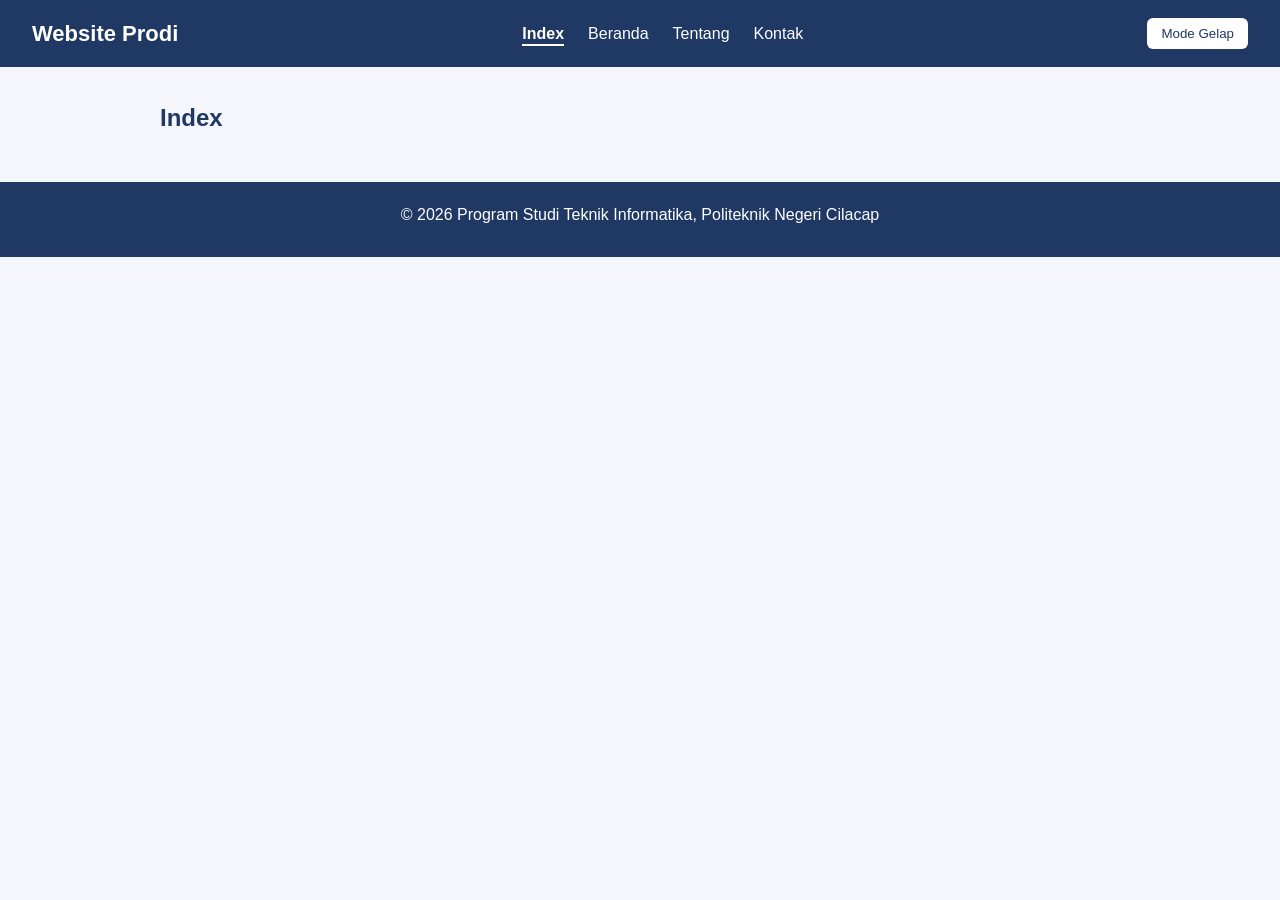
==== index.html @ 6aa4ddf7 "Membuat kerangka project" ====
<!doctype html>
<html lang="id">
<head>
  <meta charset="UTF-8" />
  <meta name="viewport" content="width=device-width, initial-scale=1.0" />
  <title>Index | Website Prodi</title>
  <link rel="stylesheet" href="css/style.css" />
</head>
<body>
  <!-- Navbar -->
  <header class="navbar">
    <h1 class="logo">Website Prodi</h1>
    <nav>
      <ul class="menu">
        <li><a href="index.html" class="aktif">Index</a></li>
        <li><a href="beranda.html">Beranda</a></li>
        <li><a href="tentang.html">Tentang</a></li>
        <li><a href="kontak.html">Kontak</a></li>
      </ul>
    </nav>
    <button id="tombol-tema" type="button">Mode Gelap</button>
  </header>

  <!-- Konten utama -->
  <main>
    <h2>Index</h2>
    <!-- Isi halaman dikerjakan ketua pada branch fitur-index -->
  </main>

  <!-- Footer -->
  <footer>
    <p>&copy; 2026 Program Studi Teknik Informatika, Politeknik Negeri Cilacap</p>
  </footer>

  <script src="js/script.js"></script>
</body>
</html>
---- css/style.css ----
* { margin: 0; padding: 0; box-sizing: border-box; }

body {
  font-family: Arial, sans-serif;
  color: #222;
  background-color: #f4f6fb;
  line-height: 1.6;
}

/* ===== BAGIAN UMUM (PM) ===== */
.navbar {
  display: flex;
  justify-content: space-between;
  align-items: center;
  flex-wrap: wrap;
  gap: 12px;
  padding: 16px 32px;
  background-color: #1f3864;
  color: white;
}

.logo { font-size: 22px; }

.menu { display: flex; gap: 24px; list-style: none; }
.menu a { color: white; text-decoration: none; padding-bottom: 2px; }
.menu a:hover { text-decoration: underline; }
.menu a.aktif { border-bottom: 2px solid white; font-weight: bold; }

#tombol-tema {
  padding: 8px 14px;
  border: none;
  border-radius: 6px;
  background-color: white;
  color: #1f3864;
  cursor: pointer;
}

#tombol-tema:focus-visible,
.tombol-kembali:focus-visible,
.tombol:focus-visible,
.menu a:focus-visible {
  outline: 3px solid #f5b942;
  outline-offset: 2px;
}

main { max-width: 1000px; margin: 0 auto; padding: 32px 20px; }
main h2 { margin-bottom: 12px; color: #1f3864; }
main h3 { margin-bottom: 8px; }
section { margin-bottom: 32px; }
p { margin-bottom: 10px; }

/* Tombol kembali ke index (dipakai semua halaman kecuali index) */
.tombol-kembali {
  display: inline-block;
  margin-bottom: 20px;
  padding: 8px 16px;
  border: 2px solid #1f3864;
  border-radius: 6px;
  color: #1f3864;
  text-decoration: none;
  font-weight: bold;
}
.tombol-kembali:hover { background-color: #1f3864; color: white; }

/* Tombol umum */
.tombol {
  padding: 8px 16px;
  border: none;
  border-radius: 6px;
  background-color: #1f3864;
  color: white;
  cursor: pointer;
  font-size: 14px;
}
.tombol:hover { background-color: #2c4f8f; }

/* Kartu */
.grid-card {
  display: grid;
  grid-template-columns: repeat(auto-fit, minmax(240px, 1fr));
  gap: 20px;
}

.card {
  background-color: white;
  border: 1px solid #ccc;
  border-radius: 8px;
  padding: 20px;
}
.card h3 { color: #1f3864; }
.card img { width: 100%; border-radius: 6px; margin-bottom: 10px; }

/* Konten yang bisa ditampilkan / disembunyikan lewat JavaScript */
.tersembunyi { display: none; }
.detail { margin-top: 10px; padding-top: 10px; border-top: 1px dashed #bbb; }

footer {
  padding: 20px 32px;
  text-align: center;
  background-color: #1f3864;
  color: white;
}

/* Mode gelap (dipasang oleh JavaScript) */
body.gelap { background-color: #121826; color: #e8e8e8; }
body.gelap main h2 { color: #9fc0ff; }
body.gelap .card { background-color: #1c2538; border-color: #33415c; }
body.gelap .card h3 { color: #9fc0ff; }
body.gelap .detail { border-top-color: #33415c; }
body.gelap .tombol-kembali { border-color: #9fc0ff; color: #9fc0ff; }
body.gelap .tombol-kembali:hover { background-color: #9fc0ff; color: #121826; }

@media (max-width: 600px) {
  .navbar { flex-direction: column; }
  .menu { gap: 14px; flex-wrap: wrap; justify-content: center; }
}

/* Banner (dipakai index dan beranda) */
.hero {
  padding: 40px 24px;
  border-radius: 8px;
  background-color: #1f3864;
  color: white;
  text-align: center;
  margin-bottom: 32px;
}
.hero h2 { color: white; font-size: 28px; }

/* ===== BAGIAN PM (Index) ===== */


/* ===== BAGIAN OPERATOR 1 (Beranda) ===== */


/* ===== BAGIAN OPERATOR 2 (Tentang) ===== */


/* ===== BAGIAN OPERATOR 3 (Kontak) ===== */
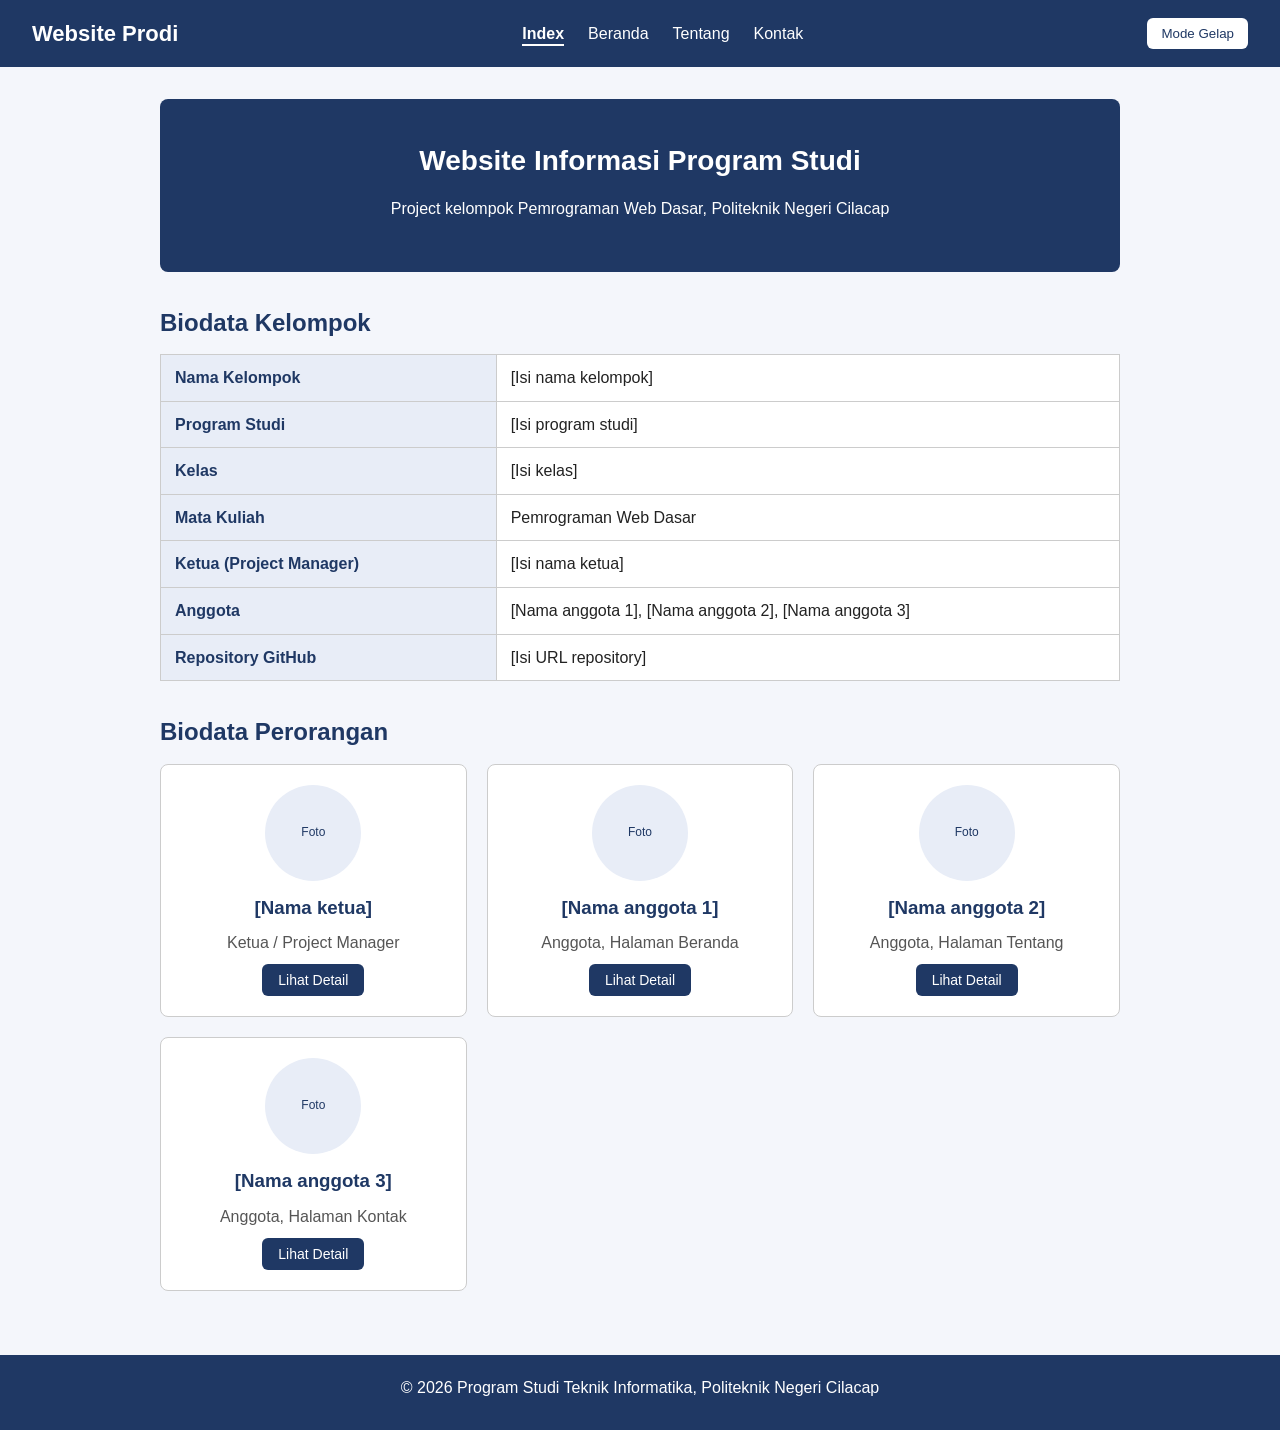
==== commit a720c28a: "Menambah halaman index dengan biodata kelompok" ====
--- a/index.html
+++ b/index.html
@@ -23,8 +23,113 @@
 
   <!-- Konten utama -->
   <main>
-    <h2>Index</h2>
-    <!-- Isi halaman dikerjakan ketua pada branch fitur-index -->
+    <section class="hero">
+      <h2>Website Informasi Program Studi</h2>
+      <p>Project kelompok Pemrograman Web Dasar, Politeknik Negeri Cilacap</p>
+    </section>
+
+    <!-- BIODATA KELOMPOK -->
+    <section id="biodata-kelompok">
+      <h2>Biodata Kelompok</h2>
+      <table class="tabel-biodata">
+        <tr>
+          <th>Nama Kelompok</th>
+          <td>[Isi nama kelompok]</td>
+        </tr>
+        <tr>
+          <th>Program Studi</th>
+          <td>[Isi program studi]</td>
+        </tr>
+        <tr>
+          <th>Kelas</th>
+          <td>[Isi kelas]</td>
+        </tr>
+        <tr>
+          <th>Mata Kuliah</th>
+          <td>Pemrograman Web Dasar</td>
+        </tr>
+        <tr>
+          <th>Ketua (Project Manager)</th>
+          <td>[Isi nama ketua]</td>
+        </tr>
+        <tr>
+          <th>Anggota</th>
+          <td>[Nama anggota 1], [Nama anggota 2], [Nama anggota 3]</td>
+        </tr>
+        <tr>
+          <th>Repository GitHub</th>
+          <td>[Isi URL repository]</td>
+        </tr>
+      </table>
+    </section>
+
+    <!-- BIODATA PERORANGAN -->
+    <section id="biodata-perorangan">
+      <h2>Biodata Perorangan</h2>
+      <div class="grid-card">
+
+        <!-- Kartu 1: Ketua / Project Manager -->
+        <article class="card kartu-biodata">
+          <div class="foto-biodata">Foto</div>
+          <h3>[Nama ketua]</h3>
+          <p class="peran">Ketua / Project Manager</p>
+          <button type="button" class="tombol tombol-detail" data-target="detail-ketua">Lihat Detail</button>
+          <div id="detail-ketua" class="detail tersembunyi">
+            <p><strong>NIM:</strong> [Isi NIM]</p>
+            <p><strong>Kelas:</strong> [Isi kelas]</p>
+            <p><strong>Tugas:</strong> Kerangka project, index.html, review dan merge, GitHub Pages</p>
+            <p><strong>Username GitHub:</strong> [Isi username]</p>
+            <p><strong>Email:</strong> [Isi email]</p>
+          </div>
+        </article>
+
+        <!-- Kartu 2: Anggota 1 -->
+        <article class="card kartu-biodata">
+          <div class="foto-biodata">Foto</div>
+          <h3>[Nama anggota 1]</h3>
+          <p class="peran">Anggota, Halaman Beranda</p>
+          <button type="button" class="tombol tombol-detail" data-target="detail-anggota1">Lihat Detail</button>
+          <div id="detail-anggota1" class="detail tersembunyi">
+            <p><strong>NIM:</strong> [Isi NIM]</p>
+            <p><strong>Kelas:</strong> [Isi kelas]</p>
+            <p><strong>Tugas:</strong> beranda.html</p>
+            <p><strong>Username GitHub:</strong> [Isi username]</p>
+            <p><strong>Email:</strong> [Isi email]</p>
+          </div>
+        </article>
+
+        <!-- Kartu 3: Anggota 2 -->
+        <article class="card kartu-biodata">
+          <div class="foto-biodata">Foto</div>
+          <h3>[Nama anggota 2]</h3>
+          <p class="peran">Anggota, Halaman Tentang</p>
+          <button type="button" class="tombol tombol-detail" data-target="detail-anggota2">Lihat Detail</button>
+          <div id="detail-anggota2" class="detail tersembunyi">
+            <p><strong>NIM:</strong> [Isi NIM]</p>
+            <p><strong>Kelas:</strong> [Isi kelas]</p>
+            <p><strong>Tugas:</strong> tentang.html</p>
+            <p><strong>Username GitHub:</strong> [Isi username]</p>
+            <p><strong>Email:</strong> [Isi email]</p>
+          </div>
+        </article>
+
+        <!-- Kartu 4: Anggota 3 -->
+        <article class="card kartu-biodata">
+          <div class="foto-biodata">Foto</div>
+          <h3>[Nama anggota 3]</h3>
+          <p class="peran">Anggota, Halaman Kontak</p>
+          <button type="button" class="tombol tombol-detail" data-target="detail-anggota3">Lihat Detail</button>
+          <div id="detail-anggota3" class="detail tersembunyi">
+            <p><strong>NIM:</strong> [Isi NIM]</p>
+            <p><strong>Kelas:</strong> [Isi kelas]</p>
+            <p><strong>Tugas:</strong> kontak.html dan validasi form</p>
+            <p><strong>Username GitHub:</strong> [Isi username]</p>
+            <p><strong>Email:</strong> [Isi email]</p>
+          </div>
+        </article>
+
+      </div>
+    </section>
   </main>
 
   <!-- Footer -->
@@ -34,4 +139,4 @@
 
   <script src="js/script.js"></script>
 </body>
-</html>
+</html>
--- a/css/style.css
+++ b/css/style.css
@@ -127,6 +127,36 @@
 .hero h2 { color: white; font-size: 28px; }
 
 /* ===== BAGIAN PM (Index) ===== */
+.tabel-biodata { width: 100%; border-collapse: collapse; background-color: white; }
+.tabel-biodata th,
+.tabel-biodata td { padding: 10px 14px; border: 1px solid #ccc; text-align: left; }
+.tabel-biodata th { width: 35%; background-color: #e8edf7; color: #1f3864; }
+body.gelap .tabel-biodata { background-color: #1c2538; }
+body.gelap .tabel-biodata th,
+body.gelap .tabel-biodata td { border-color: #33415c; }
+body.gelap .tabel-biodata th { background-color: #26324b; color: #9fc0ff; }
+
+.foto-biodata {
+  display: flex;
+  align-items: center;
+  justify-content: center;
+  width: 96px;
+  height: 96px;
+  margin: 0 auto 12px;
+  border-radius: 50%;
+  background-color: #e8edf7;
+  color: #1f3864;
+  font-size: 12px;
+  text-align: center;
+  overflow: hidden;
+}
+.foto-biodata img { width: 100%; height: 100%; object-fit: cover; margin: 0; border-radius: 0; }
+
+.kartu-biodata { text-align: center; }
+.kartu-biodata .peran { color: #555; margin-bottom: 8px; }
+.kartu-biodata .detail { text-align: left; font-size: 14px; }
+body.gelap .kartu-biodata .peran { color: #b8c3d9; }
+body.gelap .foto-biodata { background-color: #26324b; color: #9fc0ff; }
 
 
 /* ===== BAGIAN OPERATOR 1 (Beranda) ===== */
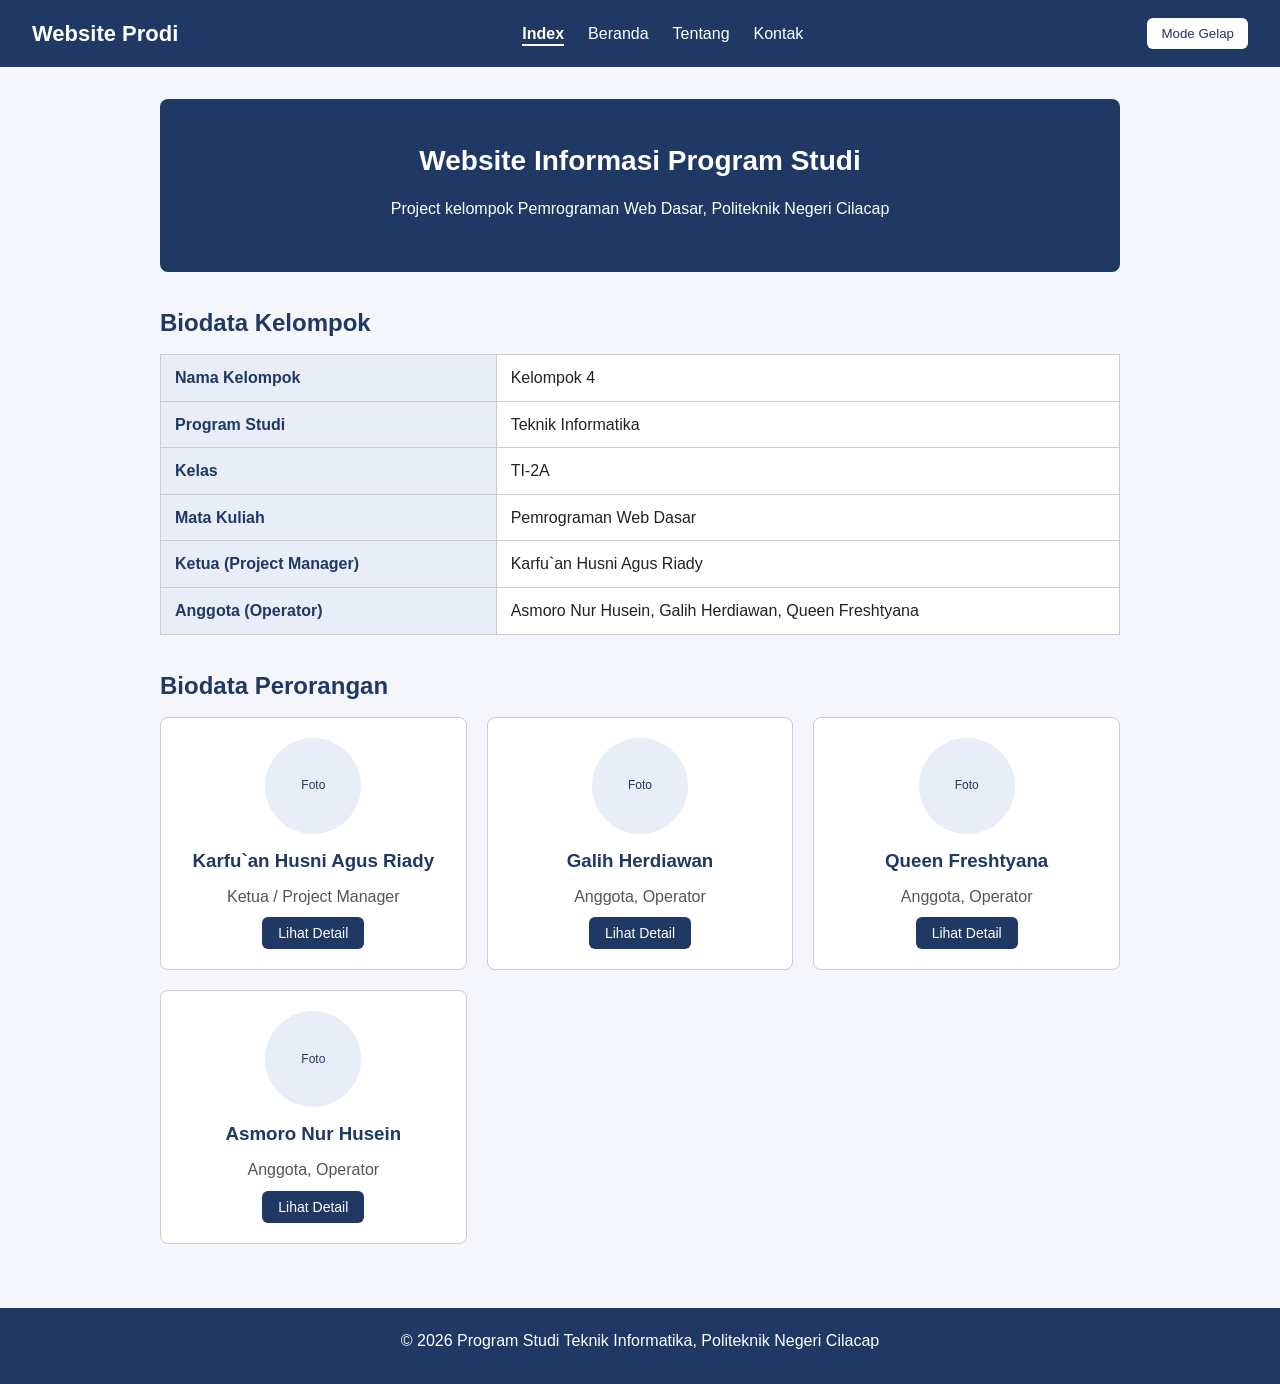
==== commit 76ddfe14: "Mengedit biodata di index" ====
--- a/index.html
+++ b/index.html
@@ -34,15 +34,15 @@
       <table class="tabel-biodata">
         <tr>
           <th>Nama Kelompok</th>
-          <td>[Isi nama kelompok]</td>
+          <td>Kelompok 4</td>
         </tr>
         <tr>
           <th>Program Studi</th>
-          <td>[Isi program studi]</td>
+          <td>Teknik Informatika</td>
         </tr>
         <tr>
           <th>Kelas</th>
-          <td>[Isi kelas]</td>
+          <td>TI-2A</td>
         </tr>
         <tr>
           <th>Mata Kuliah</th>
@@ -50,15 +50,11 @@
         </tr>
         <tr>
           <th>Ketua (Project Manager)</th>
-          <td>[Isi nama ketua]</td>
+          <td>Karfu`an Husni Agus Riady</td>
         </tr>
         <tr>
-          <th>Anggota</th>
-          <td>[Nama anggota 1], [Nama anggota 2], [Nama anggota 3]</td>
-        </tr>
-        <tr>
-          <th>Repository GitHub</th>
-          <td>[Isi URL repository]</td>
+          <th>Anggota (Operator)</th>
+          <td>Asmoro Nur Husein, Galih Herdiawan, Queen Freshtyana</td>
         </tr>
       </table>
     </section>
@@ -70,61 +66,59 @@
 
         <!-- Kartu 1: Ketua / Project Manager -->
         <article class="card kartu-biodata">
-          <div class="foto-biodata">Foto</div>
-          <h3>[Nama ketua]</h3>
+          <div class="foto-biodata">Foto
+            <!-- <img src="" alt="Foto" /> -->
+          </div>
+          <h3>Karfu`an Husni Agus Riady</h3>
           <p class="peran">Ketua / Project Manager</p>
           <button type="button" class="tombol tombol-detail" data-target="detail-ketua">Lihat Detail</button>
           <div id="detail-ketua" class="detail tersembunyi">
-            <p><strong>NIM:</strong> [Isi NIM]</p>
-            <p><strong>Kelas:</strong> [Isi kelas]</p>
+            <p><strong>NIM:</strong> 250102018</p>
+            <p><strong>Kelas:</strong> TI-2A</p>
             <p><strong>Tugas:</strong> Kerangka project, index.html, review dan merge, GitHub Pages</p>
-            <p><strong>Username GitHub:</strong> [Isi username]</p>
-            <p><strong>Email:</strong> [Isi email]</p>
+            <p><strong>Username GitHub:</strong> husni2kali-sketch</p>
           </div>
         </article>
 
         <!-- Kartu 2: Anggota 1 -->
         <article class="card kartu-biodata">
           <div class="foto-biodata">Foto</div>
-          <h3>[Nama anggota 1]</h3>
-          <p class="peran">Anggota, Halaman Beranda</p>
+          <h3>Galih Herdiawan</h3>
+          <p class="peran">Anggota, Operator</p>
           <button type="button" class="tombol tombol-detail" data-target="detail-anggota1">Lihat Detail</button>
           <div id="detail-anggota1" class="detail tersembunyi">
-            <p><strong>NIM:</strong> [Isi NIM]</p>
-            <p><strong>Kelas:</strong> [Isi kelas]</p>
+            <p><strong>NIM:</strong> 250102013</p>
+            <p><strong>Kelas:</strong> TI-2A</p>
             <p><strong>Tugas:</strong> beranda.html</p>
-            <p><strong>Username GitHub:</strong> [Isi username]</p>
-            <p><strong>Email:</strong> [Isi email]</p>
+            <p><strong>Username GitHub:</strong> galihherdiawan249-create</p>
           </div>
         </article>
 
         <!-- Kartu 3: Anggota 2 -->
         <article class="card kartu-biodata">
           <div class="foto-biodata">Foto</div>
-          <h3>[Nama anggota 2]</h3>
-          <p class="peran">Anggota, Halaman Tentang</p>
+          <h3>Queen Freshtyana</h3>
+          <p class="peran">Anggota, Operator</p>
           <button type="button" class="tombol tombol-detail" data-target="detail-anggota2">Lihat Detail</button>
           <div id="detail-anggota2" class="detail tersembunyi">
-            <p><strong>NIM:</strong> [Isi NIM]</p>
-            <p><strong>Kelas:</strong> [Isi kelas]</p>
+            <p><strong>NIM:</strong> 250102026</p>
+            <p><strong>Kelas:</strong> TI-2A</p>
             <p><strong>Tugas:</strong> tentang.html</p>
-            <p><strong>Username GitHub:</strong> [Isi username]</p>
-            <p><strong>Email:</strong> [Isi email]</p>
+            <p><strong>Username GitHub:</strong> queen-freshtyana</p>
           </div>
         </article>
 
         <!-- Kartu 4: Anggota 3 -->
         <article class="card kartu-biodata">
           <div class="foto-biodata">Foto</div>
-          <h3>[Nama anggota 3]</h3>
-          <p class="peran">Anggota, Halaman Kontak</p>
+          <h3>Asmoro Nur Husein</h3>
+          <p class="peran">Anggota, Operator</p>
           <button type="button" class="tombol tombol-detail" data-target="detail-anggota3">Lihat Detail</button>
           <div id="detail-anggota3" class="detail tersembunyi">
-            <p><strong>NIM:</strong> [Isi NIM]</p>
-            <p><strong>Kelas:</strong> [Isi kelas]</p>
-            <p><strong>Tugas:</strong> kontak.html dan validasi form</p>
-            <p><strong>Username GitHub:</strong> [Isi username]</p>
-            <p><strong>Email:</strong> [Isi email]</p>
+            <p><strong>NIM:</strong> 250302004</p>
+            <p><strong>Kelas:</strong> TI-2A</p>
+            <p><strong>Tugas:</strong> kontak.html</p>
+            <p><strong>Username GitHub:</strong> husein448</p>
           </div>
         </article>
 
@@ -139,4 +133,4 @@
 
   <script src="js/script.js"></script>
 </body>
-</html>+</html>
--- a/css/style.css
+++ b/css/style.css
@@ -36,7 +36,6 @@
 }
 
 #tombol-tema:focus-visible,
-.tombol-kembali:focus-visible,
 .tombol:focus-visible,
 .menu a:focus-visible {
   outline: 3px solid #f5b942;
@@ -48,19 +47,6 @@
 main h3 { margin-bottom: 8px; }
 section { margin-bottom: 32px; }
 p { margin-bottom: 10px; }
-
-/* Tombol kembali ke index (dipakai semua halaman kecuali index) */
-.tombol-kembali {
-  display: inline-block;
-  margin-bottom: 20px;
-  padding: 8px 16px;
-  border: 2px solid #1f3864;
-  border-radius: 6px;
-  color: #1f3864;
-  text-decoration: none;
-  font-weight: bold;
-}
-.tombol-kembali:hover { background-color: #1f3864; color: white; }
 
 /* Tombol umum */
 .tombol {
@@ -107,8 +93,6 @@
 body.gelap .card { background-color: #1c2538; border-color: #33415c; }
 body.gelap .card h3 { color: #9fc0ff; }
 body.gelap .detail { border-top-color: #33415c; }
-body.gelap .tombol-kembali { border-color: #9fc0ff; color: #9fc0ff; }
-body.gelap .tombol-kembali:hover { background-color: #9fc0ff; color: #121826; }
 
 @media (max-width: 600px) {
   .navbar { flex-direction: column; }
@@ -160,9 +144,57 @@
 
 
 /* ===== BAGIAN OPERATOR 1 (Beranda) ===== */
+.sapaan { font-size: 20px; margin-bottom: 20px; color: #1f3864; }
+.card .tombol-selengkapnya { margin-top: 8px; }
+.card p { color: #444; }
+body.gelap .sapaan { color: #9fc0ff; }
+body.gelap .card p { color: #c9d3e6; }
 
 
 /* ===== BAGIAN OPERATOR 2 (Tentang) ===== */
+.akordeon-item { margin-bottom: 12px; }
+.akordeon-item .tombol { width: 100%; text-align: left; }
+.akordeon-isi {
+  padding: 14px 18px;
+  border: 1px solid #ccc;
+  border-top: none;
+  border-radius: 0 0 6px 6px;
+  background-color: white;
+}
+.akordeon-isi ul { margin-left: 20px; }
+body.gelap .akordeon-isi { background-color: #1c2538; border-color: #33415c; }
 
 
 /* ===== BAGIAN OPERATOR 3 (Kontak) ===== */
+
+.info-kontak { list-style: none; }
+.info-kontak li { padding: 6px 0; }
+
+.form-kontak {
+  padding: 24px;
+  border: 1px solid #ccc;
+  border-radius: 8px;
+  background-color: white;
+}
+.form-kontak label { display: block; margin-top: 12px; font-weight: bold; }
+.form-kontak input,
+.form-kontak textarea {
+  width: 100%;
+  margin-top: 4px;
+  padding: 10px;
+  border: 1px solid #aaa;
+  border-radius: 6px;
+  font-family: inherit;
+  font-size: 15px;
+}
+.form-kontak .tombol { margin-top: 16px; }
+.hitung-pesan { font-size: 13px; color: #666; text-align: right; }
+#status-form { margin-top: 12px; font-weight: bold; }
+#status-form.sukses { color: #1b7f3b; }
+#status-form.galat { color: #c0392b; }
+body.gelap .form-kontak { background-color: #1c2538; border-color: #33415c; }
+body.gelap .form-kontak input,
+body.gelap .form-kontak textarea { background-color: #121826; color: #e8e8e8; border-color: #4a5a7a; }
+body.gelap .hitung-pesan { color: #b8c3d9; }
+body.gelap #status-form.sukses { color: #5fd38a; }
+body.gelap #status-form.galat { color: #ff8a7a; }
